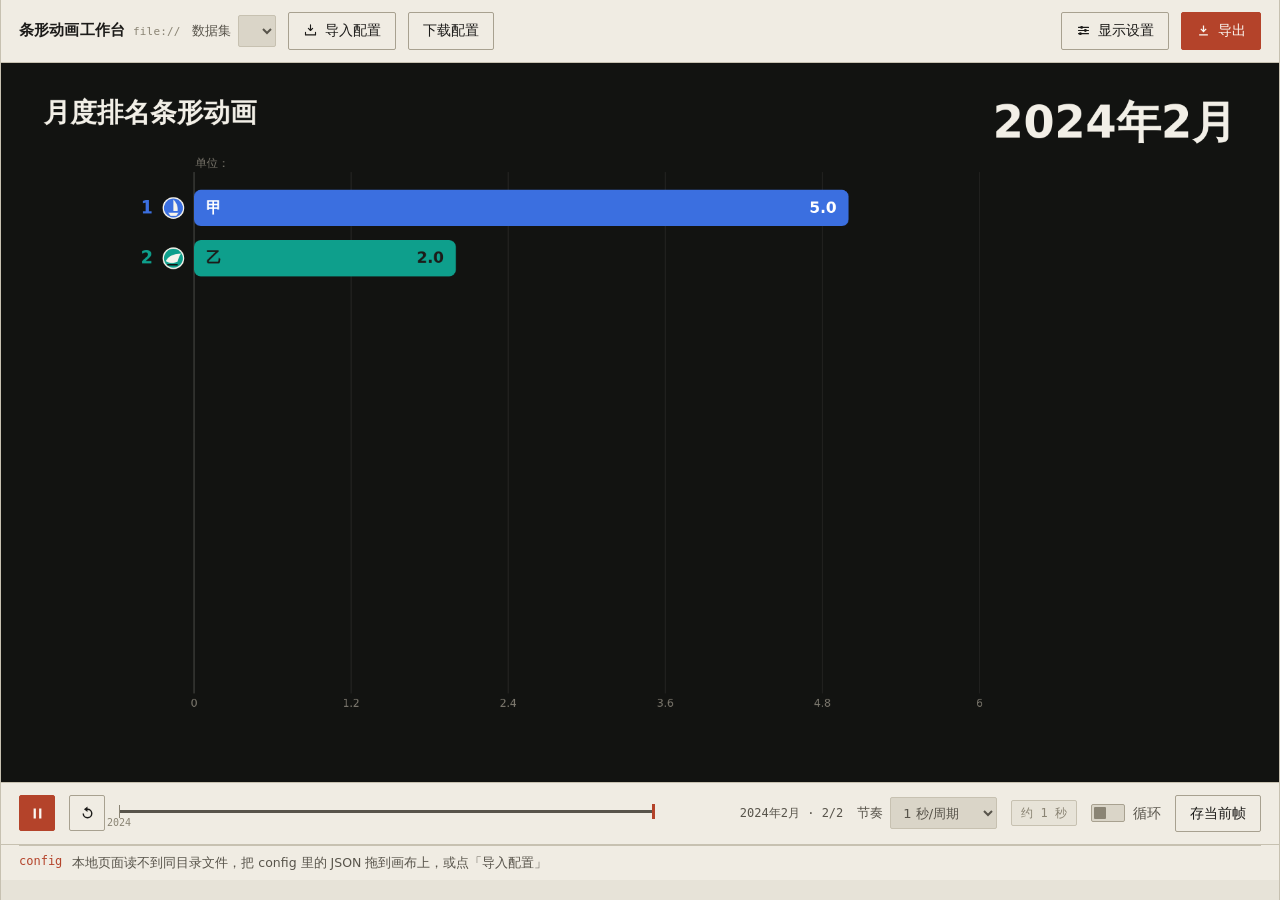
==== index.html @ 0119ed5e "初始提交：条形动画工作台 从单文件 index.html 重制而来。数据和渲染参数全部外置到 config/*.json， 配置文件是唯一真相：页面上的调整即时生效但不落盘，避免"改了 JSON 却没" ====
<!DOCTYPE html>
<html lang="zh-CN" data-chrome="auto">
<head>
<meta charset="UTF-8" />
<meta name="viewport" content="width=device-width, initial-scale=1" />
<title>条形动画工作台 · Bar Race Studio</title>
<link rel="stylesheet" href="./src/styles.css" />
</head>
<body>
<div class="app">

  <header class="bar">
    <div class="brand">
      条形动画工作台
      <em id="buildTag">dev</em>
    </div>

    <label class="field">
      <b>数据集</b>
      <select id="datasetSel" title="切换 config 目录下的数据集"></select>
    </label>
    <button class="btn" id="btnImport" title="从本地选择 JSON 配置">
      <svg viewBox="0 0 24 24" width="15" height="15" aria-hidden="true">
        <path d="M12 3v9m0 0 3.4-3.4M12 12 8.6 8.6M4 15v4h16v-4" fill="none" stroke="currentColor" stroke-width="1.8" stroke-linecap="round" stroke-linejoin="round"/>
      </svg>
      导入配置
    </button>
    <button class="btn" id="btnSave" title="把当前配置写回 config 文件">写回文件</button>

    <div class="spacer"></div>

    <div class="work hidden" id="work">
      <span id="workText">准备中</span>
      <span class="meter"><i id="workMeter"></i></span>
      <button class="btn" id="workCancel">取消</button>
    </div>

    <button class="btn" id="btnSettings">
      <svg viewBox="0 0 24 24" width="15" height="15" aria-hidden="true">
        <g fill="none" stroke="currentColor" stroke-width="1.7" stroke-linecap="round">
          <path d="M4 7h16M4 12h16M4 17h16"/>
        </g>
        <g fill="currentColor">
          <circle cx="9" cy="7" r="2.3"/><circle cx="15" cy="12" r="2.3"/><circle cx="7" cy="17" r="2.3"/>
        </g>
      </svg>
      显示设置
    </button>
    <button class="btn key" id="btnExport">
      <svg viewBox="0 0 24 24" width="15" height="15" aria-hidden="true">
        <path d="M11 4h2v7.2l2.6-2.6 1.4 1.4L12 15l-5-5 1.4-1.4L11 11.2z" fill="currentColor"/>
        <path d="M5 18h14v2H5z" fill="currentColor"/>
      </svg>
      导出
    </button>
  </header>

  <main class="stage" id="stage">
    <canvas id="chart" width="1920" height="1080"></canvas>
    <div class="rec"><i></i><span id="busyKind">REC</span><span id="busyPct">0%</span></div>
  </main>

  <section class="transport">
    <button class="ctl key" id="playBtn" title="播放 / 暂停（空格）" aria-label="播放或暂停">
      <svg id="icPlay" viewBox="0 0 24 24" width="17" height="17"><path d="M8 5v14l11-7z" fill="currentColor"/></svg>
      <svg id="icPause" viewBox="0 0 24 24" width="17" height="17" style="display:none"><path d="M6.5 5h3.2v14H6.5zM14.3 5h3.2v14h-3.2z" fill="currentColor"/></svg>
    </button>
    <button class="ctl" id="restartBtn" title="回到开头" aria-label="回到开头">
      <svg viewBox="0 0 24 24" width="17" height="17"><path d="M12 5V2L7 6l5 4V7a5 5 0 1 1-5 5H5a7 7 0 1 0 7-7z" fill="currentColor"/></svg>
    </button>

    <div class="track" id="timeline" role="slider" aria-label="时间轴" aria-valuemin="0" aria-valuemax="100" aria-valuenow="0" tabindex="0">
      <div class="rail"></div>
      <div class="fill" id="tlFill"></div>
      <div class="ticks" id="tlTicks"></div>
      <div class="head" id="tlHead"></div>
    </div>

    <div class="readout" id="readout">—</div>

    <label class="field"><b>节奏</b><select id="paceSel" title="每个周期停留几秒，决定整体快慢"></select></label>
    <span class="estimate" id="paceEstimate" title="周期数 × 每周期秒数">—</span>
    <label class="toggle"><input type="checkbox" id="loopChk" /><span>循环</span></label>
    <button class="btn" id="btnStill" title="把当前这一帧存成 PNG">存当前帧</button>
  </section>

  <div class="issues" id="issues"></div>
</div>

<div class="scrim" id="scrim"></div>

<aside class="drawer" id="drawer" aria-label="显示设置" aria-hidden="true">
  <header>
    <span>显示设置</span>
    <div class="spacer"></div>
    <button class="btn" id="btnReset" title="只重置显示参数，不动数据">恢复默认</button>
  </header>
  <div class="body">
    <div class="group">
      <h4>时间</h4>
      <div class="grid2">
        <label>粒度<select id="granSel"></select></label>
        <label>起始周期<input type="text" id="startInp" spellcheck="false" /></label>
        <label>数值小数位<input type="number" id="decSel" min="0" max="4" step="1" /></label>
        <label>单位<input type="text" id="unitInp" placeholder="例如 万辆" /></label>
      </div>
    </div>

    <div class="group">
      <h4>播放</h4>
      <div class="grid2">
        <label>显示条数<select id="topNSel"></select></label>
        <label>每周期秒数<input type="number" id="paceInp" min="0.15" max="8" step="0.05" /></label>
      </div>
      <div class="estimate-row">
        <span>预计总时长</span>
        <output id="paceTotal">—</output>
        <em>周期数 × 每周期秒数；数据变长时节奏保持不变</em>
      </div>
    </div>

    <div class="group">
      <h4>排版</h4>
      <div class="grid2">
        <label>字体<select id="fontSel"></select></label>
        <label>字号<select id="fontScaleSel"></select></label>
        <label>名称位置<select id="namePosSel"></select></label>
        <label>排名位置<select id="rankPosSel"></select></label>
        <label>数值位置<select id="valuePosSel"></select></label>
        <label>品牌图标<select id="iconPosSel"></select></label>
        <label>条形形状<select id="barShapeSel"></select></label>
        <label>排序<select id="sortDirSel"></select></label>
        <label>日期切换<select id="dateAnimSel"></select></label>
      </div>
      <div class="switches">
        <label class="toggle"><input type="checkbox" id="gridChk" /><span>显示网格刻度</span></label>
        <label class="toggle"><input type="checkbox" id="valueChk" /><span>显示数值</span></label>
      </div>
    </div>

    <div class="group">
      <h4>颜色</h4>
      <div class="grid2">
        <label>配色方案<select id="paletteSel"></select></label>
        <label>画布背景<div class="swatches" id="bgSwatches"></div></label>
      </div>
    </div>

    <div class="group">
      <h4>画面尺寸</h4>
      <p class="hint">布局数字写在基准坐标系里，预览和导出分辨率各自独立。</p>
      <div class="grid2">
        <label>基准宽<input type="number" id="designWSel" min="320" max="3840" step="10" /></label>
        <label>基准高<input type="number" id="designHSel" min="240" max="2160" step="10" /></label>
        <label>预览宽<input type="number" id="canvasWSel" min="320" max="3840" step="10" /></label>
        <label>预览高<input type="number" id="canvasHSel" min="240" max="2160" step="10" /></label>
      </div>
    </div>

    <div class="group">
      <h4>导出</h4>
      <div class="grid2">
        <label>格式<select id="fmtSel"></select></label>
        <label>帧率<select id="fpsSel"></select></label>
        <label>宽<input type="number" id="exWSel" min="320" max="3840" step="10" /></label>
        <label>高<input type="number" id="exHSel" min="240" max="2160" step="10" /></label>
        <label>码率 Mbps<input type="number" id="brSel" min="1" max="80" step="1" /></label>
      </div>
      <div class="switches">
        <label class="toggle"><input type="checkbox" id="alphaSel" /><span>透明背景（仅序列帧）</span></label>
      </div>
    </div>

    <div class="group">
      <h4>标题</h4>
      <div class="grid2">
        <label>主标题<input type="text" id="titleInp" /></label>
        <label>副标题<input type="text" id="subInp" /></label>
      </div>
    </div>

    <div class="group">
      <h4>大事件</h4>
      <p class="hint">播放到达该周期时在画布右下角弹出，会一起导进成片。</p>
      <div class="ev" id="eventList"></div>
      <div class="ev-add">
        <input type="text" id="evPeriod" spellcheck="false" />
        <input type="text" id="evText" maxlength="80" placeholder="事件描述，例如 新车型上市开始放量" />
        <button class="btn" id="evAdd">添加</button>
      </div>
    </div>

    <div class="group">
      <h4>说明</h4>
      <dl class="doc">
        <div>
          <dt>改数据</dt>
          <dd>编辑 <code>config/</code> 里的 JSON。每个条目一个 <code>{ name, values }</code>，<code>values</code> 按 <code>time.granularity</code> 的周期依次填数；填 <code>null</code> 表示该周期不在场——开头一段是中途加入，结尾一段是退出。<code>color</code>、<code>icon</code> 可省略，省略时自动配色并生成圆牌徽标。</dd>
        </div>
        <div>
          <dt>实时看效果</dt>
          <dd><code>node tools/serve.mjs</code> 开 <code>localhost:5278</code>，存盘即重读并校验，报错列在画布下方。不想开服务器就 <code>node tools/build.mjs</code> 生成 <code>dist/index.html</code>，双击可跑，配置靠「导入配置」或把 JSON 拖到画布上——浏览器不允许本地页面自动读同目录文件。<code>node tools/check.mjs</code> 是无头渲染校验。</dd>
        </div>
        <div>
          <dt>导出</dt>
          <dd>逐帧录制，不受窗口大小影响。<code>PNG 序列帧</code>优先写进你选的文件夹，拿不到时打包 zip 并按分辨率限帧。剪辑软件读不准 webm 时长就转封装：<code>ffmpeg -i 输入.webm -c:v libx264 -pix_fmt yuv420p 输出.mp4</code>。</dd>
        </div>
        <div>
          <dt>快捷键</dt>
          <dd>空格 播放/暂停 · <code>Home</code> 回开头 · <code>←</code> <code>→</code> 单步一个周期 · <code>Esc</code> 关闭面板</dd>
        </div>
        <div>
          <dt>关于落盘</dt>
          <dd>页面上的调整即时生效但不自动保存——配置文件是唯一真相。要留就点「写回文件」或「下载配置」。</dd>
        </div>
      </dl>
    </div>
  </div>
  <footer>
    <button class="btn" id="btnSave2">写回文件</button>
    <button class="btn key" id="btnDone">完成</button>
  </footer>
</aside>

<div class="sheet hidden" id="sheet">
  <div class="box">
    <h3 id="sheetTitle">成片</h3>
    <video id="sheetVideo" controls playsinline></video>
    <div class="end">
      <button class="btn" id="sheetClose">关闭</button>
      <a class="btn key" id="sheetDownload" download>下载</a>
    </div>
  </div>
</div>

<input type="file" id="fileInput" accept=".json,application/json" class="hidden" multiple />
<div id="toast" role="status" aria-live="polite"></div>

<script type="module" src="./src/app.js"></script>
</body>
</html>
---- src/styles.css ----
/* ============================================================
 * ===== 视觉体系 =====
 * ============================================================
 * 取向：印刷统计表 + 仪器面板。页面是「装作品的框」，
 * 画布才是主角，所以 chrome 用暖中性墨色、发丝分隔线、
 * 2px 圆角、无阴影无渐变；强调色只给状态与当前值。
 * ============================================================ */

:root {
  --paper: #E7E3D8;
  --panel: #F0ECE3;
  --sunken: #DAD5C8;
  --ink: #1C1B19;
  --ink-2: #58544B;
  --ink-3: #8A8474;
  --rule: #C7C1B1;
  --rule-2: #A8A190;
  --accent: #B4432A;
  --accent-soft: #F0DDD5;
  --ok: #3F6B57;
  --radius: 2px;
  --radius-lg: 3px;
  --gap: 14px;
  --sans: "PingFang SC", "HarmonyOS Sans SC", "Microsoft YaHei", "Noto Sans SC", system-ui, sans-serif;
  --mono: ui-monospace, "Cascadia Mono", "SF Mono", "Menlo", monospace;
}

@media (prefers-color-scheme: dark) {
  :root[data-chrome="auto"] {
    --paper: #1A1917;
    --panel: #212020;
    --sunken: #2B2A27;
    --ink: #EDEAE1;
    --ink-2: #A6A093;
    --ink-3: #77726A;
    --rule: #3A3835;
    --rule-2: #4C4A45;
    --accent: #D4603F;
    --accent-soft: #3A2A24;
    --ok: #7BA88F;
  }
}

* { box-sizing: border-box }
html, body { margin: 0; height: 100% }

body {
  background: var(--paper);
  color: var(--ink);
  font: 14px/1.55 var(--sans);
  -webkit-font-smoothing: antialiased;
}

button, select, input, textarea { font: inherit; color: inherit }

/* ---------- 骨架 ---------- */
.app {
  min-height: 100%;
  display: flex;
  flex-direction: column;
  max-width: 1320px;
  margin: 0 auto;
  border-left: 1px solid var(--rule);
  border-right: 1px solid var(--rule);
}

.bar {
  display: flex;
  align-items: center;
  gap: 12px;
  padding: 12px 18px;
  border-bottom: 1px solid var(--rule);
  background: var(--panel);
  flex-wrap: wrap;
}

.brand {
  display: flex;
  align-items: baseline;
  gap: 8px;
  font-weight: 700;
  font-size: 15px;
  letter-spacing: .01em;
}
.brand em {
  font: 400 11px/1 var(--mono);
  color: var(--ink-3);
  font-style: normal;
}

.spacer { flex: 1 1 auto }

.field {
  display: flex;
  align-items: center;
  gap: 7px;
  color: var(--ink-2);
  font-size: 13px;
}
.field > b { font-weight: 500 }

select, input[type="number"], input[type="text"], input[type="month"] {
  background: var(--sunken);
  border: 1px solid var(--rule);
  border-radius: var(--radius);
  padding: 6px 8px;
  min-height: 32px;
  outline: none;
}
select:hover, input:hover { border-color: var(--rule-2) }
select:focus-visible, input:focus-visible, button:focus-visible, textarea:focus-visible {
  outline: 2px solid var(--accent);
  outline-offset: 1px;
}

.btn {
  display: inline-flex;
  align-items: center;
  gap: 7px;
  padding: 7px 14px;
  min-height: 32px;
  border: 1px solid var(--rule-2);
  border-radius: var(--radius);
  background: var(--panel);
  cursor: pointer;
}
.btn:hover { background: var(--sunken) }
.btn:active { transform: translateY(1px) }
.btn.key {
  background: var(--accent);
  border-color: var(--accent);
  color: #FBF8F2;
}
.btn.key:hover { filter: brightness(1.08) }
.btn:disabled { opacity: .45; cursor: not-allowed; transform: none }
.btn svg { flex: none }

.toggle {
  display: inline-flex;
  align-items: center;
  gap: 8px;
  cursor: pointer;
  user-select: none;
  color: var(--ink-2);
  min-height: 32px;
}

/* 布尔开关：仪表拨杆。方形带 2px 圆角、发丝边框、方块滑块，
   不用胶囊形和大圆点——那套是移动端默认审美，和这里的语言不一致。 */
.toggle input[type="checkbox"] {
  appearance: none;
  -webkit-appearance: none;
  position: relative;
  flex: none;
  width: 34px;
  height: 18px;
  margin: 0;
  border: 1px solid var(--rule-2);
  border-radius: var(--radius);
  background: var(--sunken);
  cursor: pointer;
  transition: background .14s, border-color .14s;
}
.toggle input[type="checkbox"]::before {
  content: "";
  position: absolute;
  top: 2px;
  left: 2px;
  width: 12px;
  height: 12px;
  border-radius: 1px;
  background: var(--ink-3);
  transition: transform .14s ease-out, background .14s;
}
.toggle:hover input[type="checkbox"]:not(:checked) { border-color: var(--ink-3) }
.toggle input[type="checkbox"]:checked {
  background: var(--accent);
  border-color: var(--accent);
}
.toggle input[type="checkbox"]:checked::before {
  transform: translateX(18px);
  background: #FBF8F2;
}
.switches {
  display: flex;
  flex-wrap: wrap;
  gap: 8px 22px;
  margin-top: 12px;
  padding-top: 12px;
  border-top: 1px solid var(--rule);
}

/* ---------- 舞台 ---------- */
.stage {
  position: relative;
  background: var(--sunken);
  border-bottom: 1px solid var(--rule);
}
canvas {
  display: block;
  width: 100%;
  height: auto;
  border-radius: 0;
}

.rec {
  position: absolute;
  top: 12px;
  left: 12px;
  display: none;
  align-items: center;
  gap: 8px;
  padding: 5px 11px;
  border: 1px solid var(--accent);
  border-radius: var(--radius);
  background: var(--panel);
  color: var(--accent);
  font: 500 12px/1 var(--mono);
  font-variant-numeric: tabular-nums;
}
body[data-busy] .rec { display: flex }
.rec i {
  width: 7px;
  height: 7px;
  background: var(--accent);
  animation: beat 1.1s steps(2, jump-none) infinite;
}
@keyframes beat { 0%, 100% { opacity: 1 } 50% { opacity: .18 } }

/* ---------- 走带条 ---------- */
.transport {
  display: flex;
  align-items: center;
  gap: var(--gap);
  padding: 12px 18px;
  border-bottom: 1px solid var(--rule);
  background: var(--panel);
  flex-wrap: wrap;
}

.ctl {
  flex: none;
  width: 36px;
  height: 36px;
  display: grid;
  place-items: center;
  border: 1px solid var(--rule-2);
  border-radius: var(--radius);
  background: var(--panel);
  cursor: pointer;
}
.ctl:hover { background: var(--sunken) }
.ctl:active { transform: translateY(1px) }
.ctl.key { background: var(--accent); border-color: var(--accent); color: #FBF8F2 }

.track {
  flex: 1 1 220px;
  position: relative;
  height: 34px;
  cursor: pointer;
  touch-action: none;
  min-width: 180px;
}
.track .rail { position: absolute; left: 0; right: 0; top: 14px; height: 3px; background: var(--sunken); border: 1px solid var(--rule) }
.track .fill { position: absolute; left: 0; top: 14px; height: 3px; background: var(--ink-2); width: 0 }
.track .head {
  position: absolute;
  top: 8px;
  left: 0;
  width: 3px;
  height: 15px;
  margin-left: -1.5px;
  background: var(--accent);
}
.track .ticks i { position: absolute; top: 11px; width: 1px; height: 9px; background: var(--rule-2) }
.track .ticks i.major { height: 13px; top: 9px; background: var(--ink-3) }
.track .ticks span {
  position: absolute;
  top: 22px;
  transform: translateX(-50%);
  font: 400 10px/1 var(--mono);
  color: var(--ink-3);
}

.readout {
  flex: none;
  min-width: 176px;
  text-align: right;
  font: 400 12px/1.4 var(--mono);
  font-variant-numeric: tabular-nums;
  color: var(--ink-2);
}

.estimate {
  flex: none;
  padding: 6px 9px;
  border: 1px solid var(--rule);
  border-radius: var(--radius);
  background: var(--paper);
  font: 400 12px/1 var(--mono);
  font-variant-numeric: tabular-nums;
  color: var(--ink-3);
}

.estimate-row {
  display: flex;
  align-items: baseline;
  gap: 10px;
  margin-top: 12px;
  padding-top: 10px;
  border-top: 1px solid var(--rule);
  font-size: 12px;
  color: var(--ink-3);
}
.estimate-row output {
  font: 500 13px/1 var(--mono);
  font-variant-numeric: tabular-nums;
  color: var(--ink);
  white-space: nowrap;
}
.estimate-row em {
  flex: 1;
  min-width: 0;
  font-style: normal;
  font-size: 11.5px;
  line-height: 1.5;
}

/* ---------- 校验信息 ---------- */
.issues { padding: 0 18px; background: var(--panel) }
.issues:empty { display: none }
.issue {
  display: flex;
  gap: 10px;
  padding: 7px 0;
  border-top: 1px solid var(--rule);
  font-size: 12.5px;
}
.issue code {
  font: 400 12px/1.4 var(--mono);
  color: var(--accent);
  flex: none;
  max-width: 46%;
  overflow-wrap: anywhere;
}
.issue span { color: var(--ink-2) }
.issue.warn code { color: #8A6D1F }

/* ---------- 抽屉 ---------- */
.scrim {
  position: fixed;
  inset: 0;
  background: rgba(28, 27, 25, .34);
  opacity: 0;
  pointer-events: none;
  transition: opacity .16s;
  z-index: 40;
}
body[data-drawer] .scrim { opacity: 1; pointer-events: auto }

.drawer {
  position: fixed;
  top: 0;
  right: 0;
  bottom: 0;
  width: min(468px, 94vw);
  background: var(--panel);
  border-left: 1px solid var(--rule-2);
  transform: translateX(101%);
  transition: transform .18s ease-out;
  z-index: 41;
  display: flex;
  flex-direction: column;
}
body[data-drawer] .drawer { transform: none }

.drawer header {
  display: flex;
  align-items: center;
  gap: 10px;
  padding: 14px 18px;
  border-bottom: 1px solid var(--rule);
  font-weight: 700;
}
.drawer .body { overflow: auto; padding: 4px 18px 18px; flex: 1 }
.drawer footer {
  display: flex;
  gap: 8px;
  justify-content: flex-end;
  padding: 12px 18px;
  border-top: 1px solid var(--rule);
}

.group { padding-top: 18px }
.group > h4 {
  display: flex;
  align-items: center;
  gap: 10px;
  margin: 0 0 12px;
  font-size: 12px;
  font-weight: 700;
  color: var(--ink-3);
}
/* 分组标题拖一条发丝线，代替又一个盒子 */
.group > h4::after {
  content: "";
  flex: 1;
  height: 1px;
  background: var(--rule);
}
.grid2 { display: grid; grid-template-columns: 1fr 1fr; gap: 12px 14px }
.grid2 label {
  position: relative;
  display: flex;
  flex-direction: column;
  gap: 6px;
  font-size: 12px;
  color: var(--ink-2);
}
.grid2 select, .grid2 input { width: 100%; min-height: 34px }

/* 自绘下拉箭头。用伪元素而不是背景图：背景图里的颜色跟着不了明暗切换 */
@supports selector(:has(*)) {
  .drawer select {
    appearance: none;
    -webkit-appearance: none;
    padding-right: 28px;
  }
  .drawer label:has(select)::after {
    content: "";
    position: absolute;
    right: 12px;
    bottom: 15px;
    width: 5px;
    height: 5px;
    border-right: 1.5px solid var(--ink-3);
    border-bottom: 1.5px solid var(--ink-3);
    transform: rotate(45deg);
    pointer-events: none;
  }
}

.swatches { display: flex; gap: 6px; align-items: center; flex-wrap: wrap }
.swatch {
  position: relative;
  width: 24px;
  height: 24px;
  padding: 0;
  border: 1px solid var(--rule-2);
  border-radius: var(--radius);
  cursor: pointer;
}
.swatch:hover { border-color: var(--ink-3) }
.swatch[aria-pressed="true"] { border-color: var(--ink) }
.swatch[aria-pressed="true"]::after {
  content: "";
  position: absolute;
  left: 6px;
  top: 8px;
  width: 10px;
  height: 5px;
  border-left: 2px solid var(--chk);
  border-bottom: 2px solid var(--chk);
  transform: rotate(-45deg);
}
.swatch[data-ink="light"] { --chk: #F7F4EC }
.swatch[data-ink="dark"] { --chk: #1C1B19 }
input[type="color"] { width: 30px; height: 24px; padding: 1px; border: 1px solid var(--rule); border-radius: var(--radius); background: var(--sunken); cursor: pointer }

.hint { font-size: 12px; color: var(--ink-3); margin: 0 0 8px }

/* ---------- 事件表 ---------- */
.ev { display: flex; flex-direction: column; margin-bottom: 8px }
.ev .none { color: var(--ink-3); font-size: 12.5px; padding: 7px 0; border-bottom: 1px solid var(--rule) }
/* 事件用发丝线分行，不再一行套一个盒子 */
.ev-row {
  display: flex;
  align-items: baseline;
  gap: 10px;
  padding: 7px 2px;
  border-bottom: 1px solid var(--rule);
  font-size: 12.5px;
}
.ev-row:hover { background: var(--sunken) }
.ev-row time { flex: none; font: 400 12px/1.4 var(--mono); color: var(--accent) }
.ev-row p { flex: 1; margin: 0; overflow: hidden; text-overflow: ellipsis; white-space: nowrap }
.ev-row button {
  flex: none;
  border: 0;
  background: none;
  color: var(--ink-3);
  cursor: pointer;
  padding: 2px 5px;
  border-radius: var(--radius);
  font-size: 12px;
}
.ev-row button:hover { color: var(--accent); background: var(--accent-soft) }
.ev-add { display: flex; gap: 6px; margin-top: 7px }
.ev-add input[type="month"] { flex: none; width: 152px; color-scheme: light }
.ev-add input[type="text"] { flex: 1; min-width: 0 }

/* ---------- 成片面板 ---------- */
.sheet {
  position: fixed;
  inset: 0;
  display: grid;
  place-items: center;
  background: rgba(28, 27, 25, .44);
  z-index: 50;
  padding: 18px;
}
.sheet .box {
  background: var(--panel);
  border: 1px solid var(--rule-2);
  border-radius: var(--radius-lg);
  padding: 16px;
  width: min(760px, 94vw);
}
.sheet h3 { margin: 0 0 12px; font-size: 15px }
.sheet video { width: 100%; background: #000; border-radius: var(--radius); max-height: 50vh }
.sheet .end { display: flex; gap: 8px; justify-content: flex-end; margin-top: 12px }

/* ---------- 进度 ---------- */
.work {
  display: flex;
  align-items: center;
  gap: 10px;
  font: 400 12px/1 var(--mono);
  color: var(--ink-2);
}
.work .meter { width: 132px; height: 3px; background: var(--sunken); border: 1px solid var(--rule) }
.work .meter i { display: block; height: 100%; background: var(--accent); width: 0 }

/* ---------- 抽屉里的说明 ---------- */
.doc { margin: 0; font-size: 12px }
.doc > div + div { margin-top: 11px }
.doc dt { font-weight: 700; color: var(--ink); margin-bottom: 2px }
.doc dd { margin: 0; line-height: 1.75; color: var(--ink-2) }
.doc code {
  font: 400 11.5px/1.5 var(--mono);
  background: var(--sunken);
  border: 1px solid var(--rule);
  padding: 0 4px;
  border-radius: var(--radius);
}

#toast {
  position: fixed;
  left: 50%;
  bottom: 22px;
  transform: translate(-50%, 10px);
  background: var(--ink);
  color: var(--panel);
  padding: 8px 15px;
  border-radius: var(--radius);
  font-size: 13px;
  opacity: 0;
  transition: opacity .16s, transform .16s;
  pointer-events: none;
  z-index: 90;
  max-width: 86vw;
}
#toast.show { opacity: 1; transform: translate(-50%, 0) }

/* 导出时锁住走带与画布交互；顶栏保持可用，否则取消按钮点不到 */
body[data-busy] .transport { opacity: .45; pointer-events: none }
body[data-busy] .stage { cursor: progress }

.drop { outline: 2px dashed var(--accent); outline-offset: -3px }

.hidden { display: none !important }

@media (max-width: 640px) {
  .readout { display: none }
  .grid2 { grid-template-columns: 1fr }
  .transport { gap: 10px }
  .app { border-left: 0; border-right: 0 }
}

@media (prefers-reduced-motion: reduce) {
  .rec i { animation: none }
  .drawer, .scrim, #toast { transition: none }
}
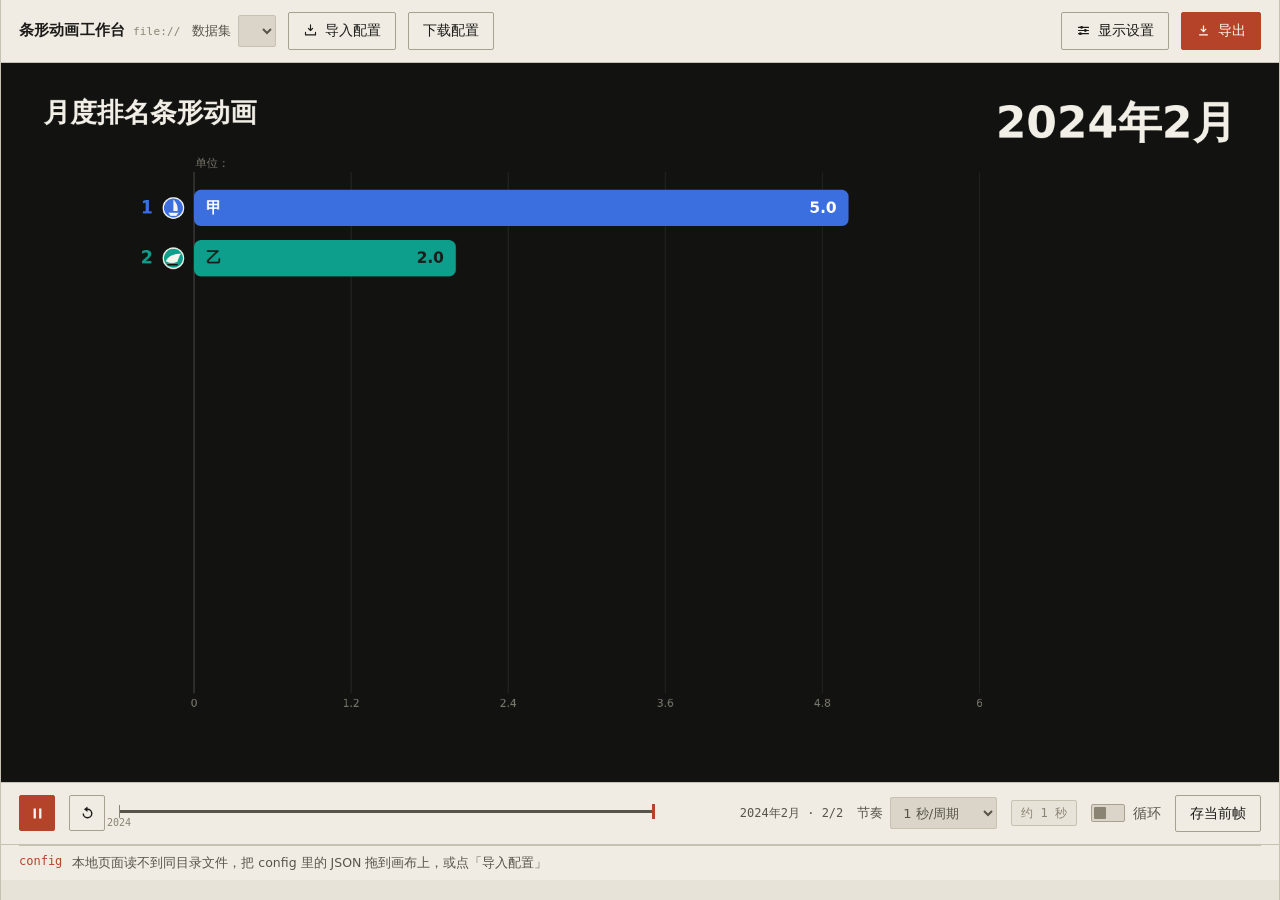
==== commit 5d661c4e: "画布背景改成带色块的下拉，并修好箭头错位 色板一行 7 个方块在窄栏里换行，把同列的「配色方案」标签一起拉伸； 下拉箭头是按标签底边定位的，于是掉到了框外面。  - 色板换成 listbox：每行「色" ====
--- a/index.html
+++ b/index.html
@@ -142,7 +142,18 @@
       <h4>颜色</h4>
       <div class="grid2">
         <label>配色方案<select id="paletteSel"></select></label>
-        <label>画布背景<div class="swatches" id="bgSwatches"></div></label>
+        <div class="combo" id="bgCombo">
+          <span>画布背景</span>
+          <button type="button" class="combo-btn" id="bgBtn" aria-haspopup="listbox" aria-expanded="false">
+            <span class="chip" id="bgChip"></span>
+            <span id="bgText">—</span>
+            <svg class="caret" viewBox="0 0 12 12" width="10" height="10" aria-hidden="true">
+              <path d="M2.5 4.5 6 8l3.5-3.5" fill="none" stroke="currentColor" stroke-width="1.6" stroke-linecap="round"/>
+            </svg>
+          </button>
+          <div class="combo-list" id="bgList" role="listbox" aria-label="画布背景" hidden></div>
+          <input type="color" id="bgCustom" class="combo-picker" aria-label="自定义背景色" />
+        </div>
       </div>
     </div>
 
--- a/src/styles.css
+++ b/src/styles.css
@@ -408,7 +408,9 @@
   height: 1px;
   background: var(--rule);
 }
-.grid2 { display: grid; grid-template-columns: 1fr 1fr; gap: 12px 14px }
+/* align-items:start：每个标签只占自身高度。默认的 stretch 会让同列里更高的
+   控件把本标签拉伸，而箭头是按标签底边定位的，一拉伸就掉到框外面。 */
+.grid2 { display: grid; grid-template-columns: 1fr 1fr; gap: 12px 14px; align-items: start }
 .grid2 label {
   position: relative;
   display: flex;
@@ -440,32 +442,83 @@
   }
 }
 
-.swatches { display: flex; gap: 6px; align-items: center; flex-wrap: wrap }
-.swatch {
+/* 画布背景下拉：每行「色块 + 名称 + 十六进制」 */
+.combo {
   position: relative;
-  width: 24px;
-  height: 24px;
+  display: flex;
+  flex-direction: column;
+  gap: 6px;
+  font-size: 12px;
+  color: var(--ink-2);
+}
+.combo-btn {
+  display: flex;
+  align-items: center;
+  gap: 8px;
+  width: 100%;
+  min-height: 34px;
+  padding: 6px 9px;
+  background: var(--sunken);
+  border: 1px solid var(--rule);
+  border-radius: var(--radius);
+  cursor: pointer;
+  color: var(--ink);
+}
+.combo-btn:hover { border-color: var(--rule-2) }
+.combo-btn .caret { margin-left: auto; color: var(--ink-3) }
+.chip {
+  flex: none;
+  width: 14px;
+  height: 14px;
+  border: 1px solid var(--rule-2);
+  border-radius: 1px;
+  background: transparent;
+}
+.combo-list {
+  position: absolute;
+  z-index: 6;
+  left: 0;
+  right: 0;
+  top: calc(100% + 4px);
+  display: flex;
+  flex-direction: column;
+  max-height: 232px;
+  overflow: auto;
+  padding: 3px;
+  background: var(--panel);
+  border: 1px solid var(--rule-2);
+  border-radius: var(--radius);
+}
+/* display:flex 会盖掉 hidden 属性，必须显式收回 */
+.combo-list[hidden] { display: none }
+.combo-row {
+  display: flex;
+  align-items: center;
+  gap: 8px;
+  padding: 5px 7px;
+  border-radius: 1px;
+  cursor: pointer;
+  font-size: 12.5px;
+  color: var(--ink);
+}
+.combo-row:hover, .combo-row.active { background: var(--sunken) }
+.combo-row[aria-selected="true"] { background: var(--accent-soft) }
+.combo-row[aria-selected="true"] .chip { border-color: var(--accent) }
+.combo-hex {
+  margin-left: auto;
+  font: 400 11px/1 var(--mono);
+  color: var(--ink-3);
+}
+/* 原生取色器只要能被程序点开，不参与布局 */
+.combo-picker {
+  position: absolute;
+  width: 1px;
+  height: 1px;
   padding: 0;
-  border: 1px solid var(--rule-2);
-  border-radius: var(--radius);
-  cursor: pointer;
-}
-.swatch:hover { border-color: var(--ink-3) }
-.swatch[aria-pressed="true"] { border-color: var(--ink) }
-.swatch[aria-pressed="true"]::after {
-  content: "";
-  position: absolute;
-  left: 6px;
-  top: 8px;
-  width: 10px;
-  height: 5px;
-  border-left: 2px solid var(--chk);
-  border-bottom: 2px solid var(--chk);
-  transform: rotate(-45deg);
-}
-.swatch[data-ink="light"] { --chk: #F7F4EC }
-.swatch[data-ink="dark"] { --chk: #1C1B19 }
-input[type="color"] { width: 30px; height: 24px; padding: 1px; border: 1px solid var(--rule); border-radius: var(--radius); background: var(--sunken); cursor: pointer }
+  border: 0;
+  opacity: 0;
+  pointer-events: none;
+}
 
 .hint { font-size: 12px; color: var(--ink-3); margin: 0 0 8px }
 
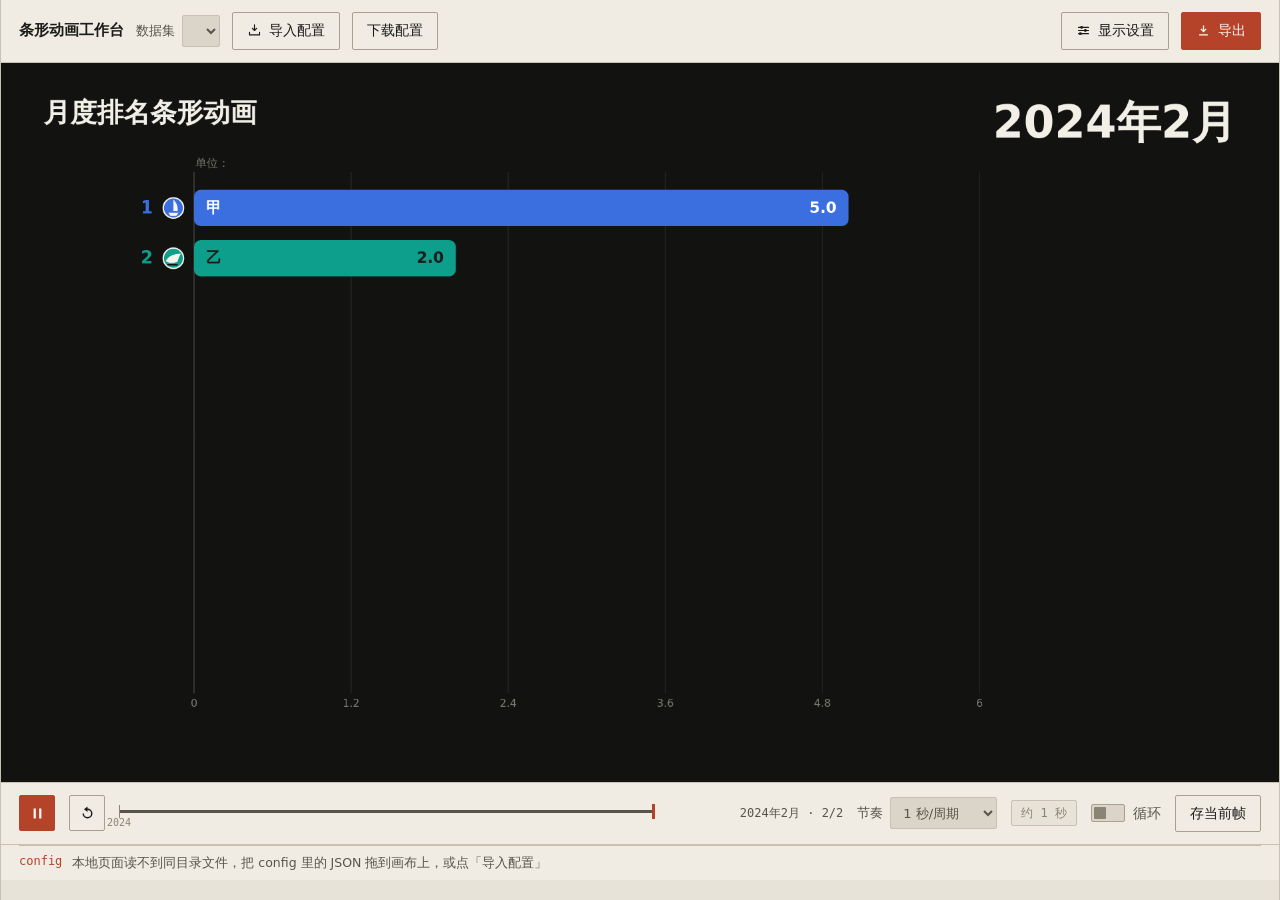
==== commit 050f2969: "设置抽屉左下加仓库入口，去掉左上角的环境标签 Pages 上显示"单文件版"名不副实：那是托管网站而不是本地双击的文件。 环境本身没有消失——它已经体现在「写回文件 / 下载配置」这个按钮上， 那才是" ====
--- a/index.html
+++ b/index.html
@@ -10,10 +10,7 @@
 <div class="app">
 
   <header class="bar">
-    <div class="brand">
-      条形动画工作台
-      <em id="buildTag">dev</em>
-    </div>
+    <div class="brand">条形动画工作台</div>
 
     <label class="field">
       <b>数据集</b>
@@ -228,6 +225,13 @@
     </div>
   </div>
   <footer>
+    <a class="repo-link" href="https://github.com/Lithum-12/bar-race-studio" target="_blank" rel="noopener noreferrer" title="打开 GitHub 仓库">
+      <svg viewBox="0 0 24 24" width="17" height="17" aria-hidden="true">
+        <path fill="currentColor" d="M12 .297c-6.63 0-12 5.373-12 12 0 5.303 3.438 9.8 8.205 11.385.6.113.82-.258.82-.577 0-.285-.01-1.04-.015-2.04-3.338.724-4.042-1.61-4.042-1.61C4.422 18.07 3.633 17.7 3.633 17.7c-1.087-.744.084-.729.084-.729 1.205.084 1.838 1.236 1.838 1.236 1.07 1.835 2.809 1.305 3.495.998.108-.776.417-1.305.76-1.605-2.665-.3-5.466-1.332-5.466-5.93 0-1.31.465-2.38 1.235-3.22-.135-.303-.54-1.523.105-3.176 0 0 1.005-.322 3.3 1.23.96-.267 1.98-.399 3-.405 1.02.006 2.04.138 3 .405 2.28-1.552 3.285-1.23 3.285-1.23.645 1.653.24 2.873.12 3.176.765.84 1.23 1.91 1.23 3.22 0 4.61-2.805 5.625-5.475 5.92.42.36.81 1.096.81 2.22 0 1.606-.015 2.896-.015 3.286 0 .315.21.69.825.57C20.565 22.092 24 17.592 24 12.297c0-6.627-5.373-12-12-12"/>
+      </svg>
+      <span>GitHub</span>
+    </a>
+    <div class="spacer"></div>
     <button class="btn" id="btnSave2">写回文件</button>
     <button class="btn key" id="btnDone">完成</button>
   </footer>
--- a/src/styles.css
+++ b/src/styles.css
@@ -74,19 +74,7 @@
   flex-wrap: wrap;
 }
 
-.brand {
-  display: flex;
-  align-items: baseline;
-  gap: 8px;
-  font-weight: 700;
-  font-size: 15px;
-  letter-spacing: .01em;
-}
-.brand em {
-  font: 400 11px/1 var(--mono);
-  color: var(--ink-3);
-  font-style: normal;
-}
+.brand { font-weight: 700; font-size: 15px }
 
 .spacer { flex: 1 1 auto }
 
@@ -385,11 +373,23 @@
 .drawer .body { overflow: auto; padding: 4px 18px 18px; flex: 1 }
 .drawer footer {
   display: flex;
+  align-items: center;
   gap: 8px;
-  justify-content: flex-end;
   padding: 12px 18px;
   border-top: 1px solid var(--rule);
 }
+.repo-link {
+  display: inline-flex;
+  align-items: center;
+  gap: 6px;
+  margin-left: -8px;
+  padding: 6px 8px;
+  border-radius: var(--radius);
+  color: var(--ink-3);
+  font-size: 12.5px;
+  text-decoration: none;
+}
+.repo-link:hover { color: var(--ink); background: var(--sunken) }
 
 .group { padding-top: 18px }
 .group > h4 {
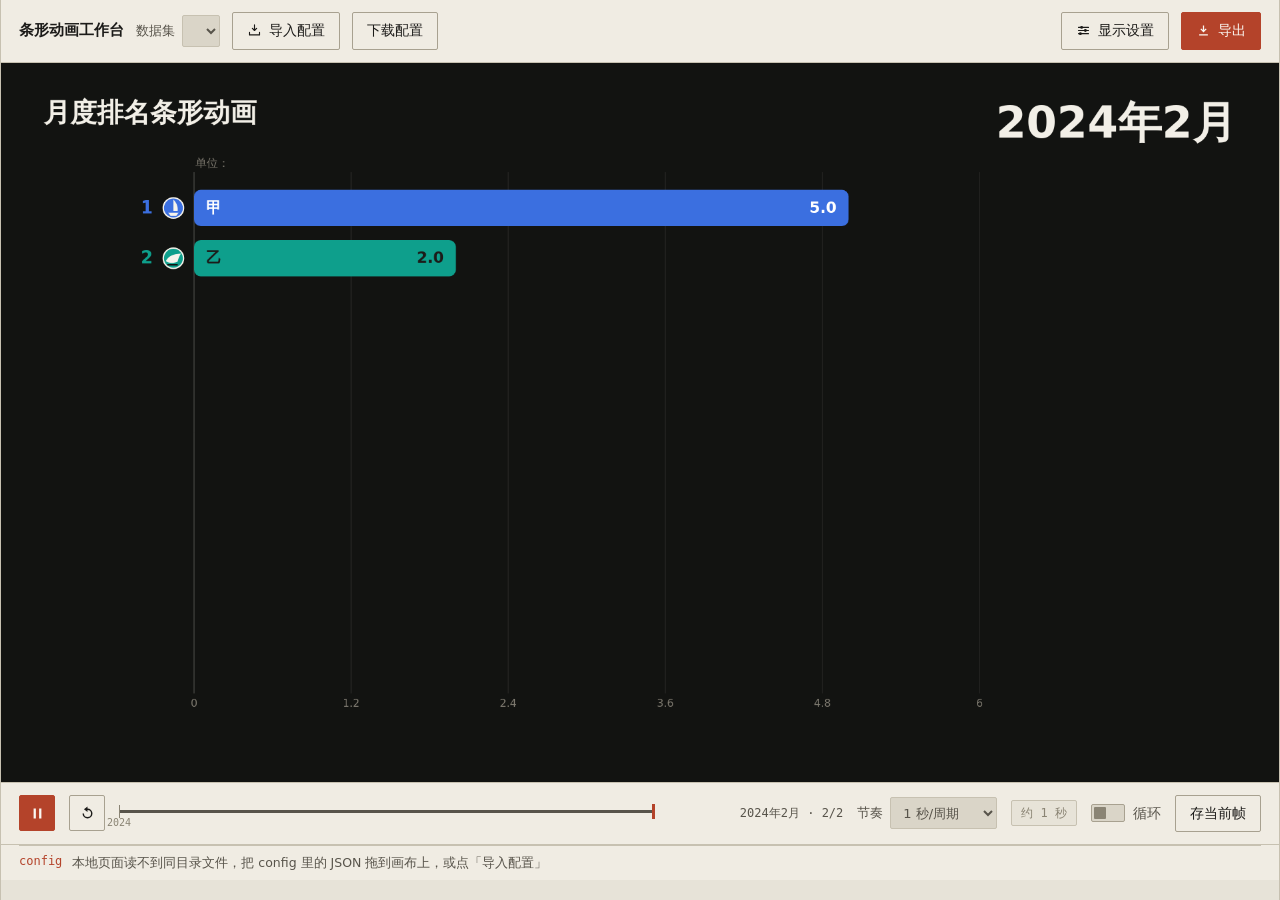
==== commit adfac9e0: "仓库图标换成方框 旁边已经有 GitHub 文字承担识别作用，图标不需要再画整个 mark。" ====
--- a/index.html
+++ b/index.html
@@ -226,8 +226,8 @@
   </div>
   <footer>
     <a class="repo-link" href="https://github.com/Lithum-12/bar-race-studio" target="_blank" rel="noopener noreferrer" title="打开 GitHub 仓库">
-      <svg viewBox="0 0 24 24" width="17" height="17" aria-hidden="true">
-        <path fill="currentColor" d="M12 .297c-6.63 0-12 5.373-12 12 0 5.303 3.438 9.8 8.205 11.385.6.113.82-.258.82-.577 0-.285-.01-1.04-.015-2.04-3.338.724-4.042-1.61-4.042-1.61C4.422 18.07 3.633 17.7 3.633 17.7c-1.087-.744.084-.729.084-.729 1.205.084 1.838 1.236 1.838 1.236 1.07 1.835 2.809 1.305 3.495.998.108-.776.417-1.305.76-1.605-2.665-.3-5.466-1.332-5.466-5.93 0-1.31.465-2.38 1.235-3.22-.135-.303-.54-1.523.105-3.176 0 0 1.005-.322 3.3 1.23.96-.267 1.98-.399 3-.405 1.02.006 2.04.138 3 .405 2.28-1.552 3.285-1.23 3.285-1.23.645 1.653.24 2.873.12 3.176.765.84 1.23 1.91 1.23 3.22 0 4.61-2.805 5.625-5.475 5.92.42.36.81 1.096.81 2.22 0 1.606-.015 2.896-.015 3.286 0 .315.21.69.825.57C20.565 22.092 24 17.592 24 12.297c0-6.627-5.373-12-12-12"/>
+      <svg viewBox="0 0 24 24" width="15" height="15" aria-hidden="true">
+        <rect x="2.5" y="2.5" width="19" height="19" rx="2.5" fill="none" stroke="currentColor" stroke-width="1.8"/>
       </svg>
       <span>GitHub</span>
     </a>
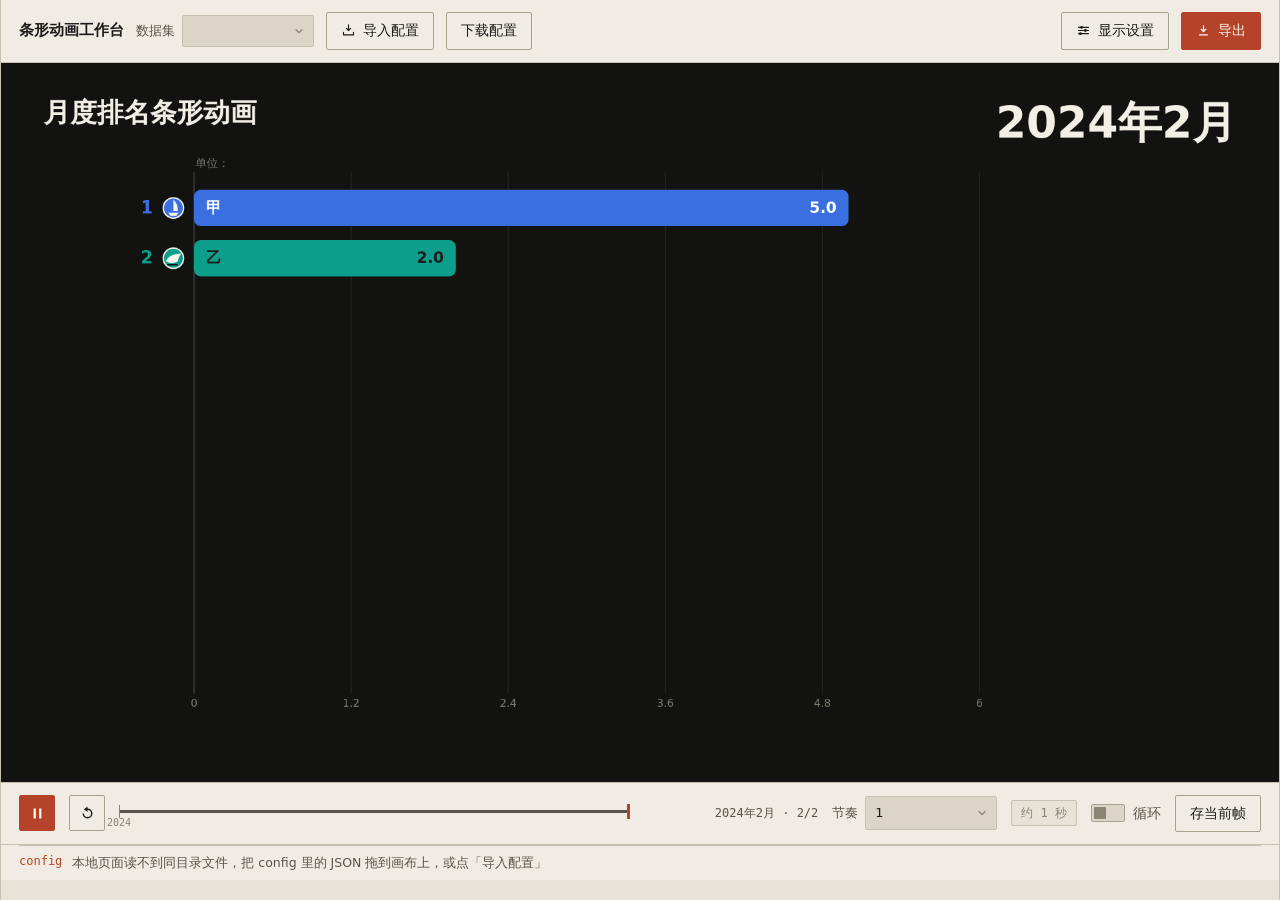
==== commit 56b955e5: "下拉统一成自定义 listbox，导入改成左侧抽屉 原生 select 的弹出层画不出色样，三态也没法统一，所以自己做一套。 组件对外仍走 host.value + change 事件，app.js " ====
--- a/index.html
+++ b/index.html
@@ -12,11 +12,11 @@
   <header class="bar">
     <div class="brand">条形动画工作台</div>
 
-    <label class="field">
-      <b>数据集</b>
-      <select id="datasetSel" title="切换 config 目录下的数据集"></select>
-    </label>
-    <button class="btn" id="btnImport" title="从本地选择 JSON 配置">
+    <div class="fld inline">
+      <span class="lab">数据集</span>
+      <div class="sel" id="datasetSel"></div>
+    </div>
+    <button class="btn" id="btnImport" title="打开导入面板">
       <svg viewBox="0 0 24 24" width="15" height="15" aria-hidden="true">
         <path d="M12 3v9m0 0 3.4-3.4M12 12 8.6 8.6M4 15v4h16v-4" fill="none" stroke="currentColor" stroke-width="1.8" stroke-linecap="round" stroke-linejoin="round"/>
       </svg>
@@ -75,7 +75,10 @@
 
     <div class="readout" id="readout">—</div>
 
-    <label class="field"><b>节奏</b><select id="paceSel" title="每个周期停留几秒，决定整体快慢"></select></label>
+    <div class="fld inline">
+      <span class="lab">节奏</span>
+      <div class="sel" id="paceSel"></div>
+    </div>
     <span class="estimate" id="paceEstimate" title="周期数 × 每周期秒数">—</span>
     <label class="toggle"><input type="checkbox" id="loopChk" /><span>循环</span></label>
     <button class="btn" id="btnStill" title="把当前这一帧存成 PNG">存当前帧</button>
@@ -86,7 +89,39 @@
 
 <div class="scrim" id="scrim"></div>
 
-<aside class="drawer" id="drawer" aria-label="显示设置" aria-hidden="true">
+<aside class="drawer left" id="importDrawer" aria-label="导入配置" aria-hidden="true">
+  <header>
+    <span>导入配置</span>
+    <div class="spacer"></div>
+    <button class="btn" id="btnPick">选择文件</button>
+  </header>
+  <div class="body">
+    <div class="drop" id="dropzone" tabindex="0" role="button" aria-label="把 JSON 配置文件拖到这里，或按回车选择文件">
+      <svg viewBox="0 0 24 24" width="22" height="22" aria-hidden="true">
+        <path d="M12 16V4m0 0L7.6 8.4M12 4l4.4 4.4" fill="none" stroke="currentColor" stroke-width="1.7" stroke-linecap="round" stroke-linejoin="round"/>
+        <path d="M4 15v4h16v-4" fill="none" stroke="currentColor" stroke-width="1.7" stroke-linecap="round"/>
+      </svg>
+      <p class="dz-main">把 <code>*.json</code> 拖到这里</p>
+      <p class="dz-sub">也可以按回车，或点上面的「选择文件」。一次能拖多个，它们会出现在下面「本次会话导入」里。</p>
+    </div>
+
+    <div class="group">
+      <h4>本次会话导入</h4>
+      <div class="rows" id="sessionList"></div>
+    </div>
+
+    <div class="group">
+      <h4>config 目录</h4>
+      <div class="rows" id="dirList"></div>
+    </div>
+  </div>
+  <footer>
+    <div class="spacer"></div>
+    <button class="btn key" id="btnImportClose">关闭</button>
+  </footer>
+</aside>
+
+<aside class="drawer right" id="drawer" aria-label="显示设置" aria-hidden="true">
   <header>
     <span>显示设置</span>
     <div class="spacer"></div>
@@ -96,7 +131,7 @@
     <div class="group">
       <h4>时间</h4>
       <div class="grid2">
-        <label>粒度<select id="granSel"></select></label>
+        <div class="fld"><span class="lab">粒度</span><div class="sel" id="granSel"></div></div>
         <label>起始周期<input type="text" id="startInp" spellcheck="false" /></label>
         <label>数值小数位<input type="number" id="decSel" min="0" max="4" step="1" /></label>
         <label>单位<input type="text" id="unitInp" placeholder="例如 万辆" /></label>
@@ -106,7 +141,7 @@
     <div class="group">
       <h4>播放</h4>
       <div class="grid2">
-        <label>显示条数<select id="topNSel"></select></label>
+        <div class="fld"><span class="lab">显示条数</span><div class="sel" id="topNSel"></div></div>
         <label>每周期秒数<input type="number" id="paceInp" min="0.15" max="8" step="0.05" /></label>
       </div>
       <div class="estimate-row">
@@ -119,15 +154,15 @@
     <div class="group">
       <h4>排版</h4>
       <div class="grid2">
-        <label>字体<select id="fontSel"></select></label>
-        <label>字号<select id="fontScaleSel"></select></label>
-        <label>名称位置<select id="namePosSel"></select></label>
-        <label>排名位置<select id="rankPosSel"></select></label>
-        <label>数值位置<select id="valuePosSel"></select></label>
-        <label>品牌图标<select id="iconPosSel"></select></label>
-        <label>条形形状<select id="barShapeSel"></select></label>
-        <label>排序<select id="sortDirSel"></select></label>
-        <label>日期切换<select id="dateAnimSel"></select></label>
+        <div class="fld"><span class="lab">字体</span><div class="sel" id="fontSel"></div></div>
+        <div class="fld"><span class="lab">字号</span><div class="sel" id="fontScaleSel"></div></div>
+        <div class="fld"><span class="lab">名称位置</span><div class="sel" id="namePosSel"></div></div>
+        <div class="fld"><span class="lab">排名位置</span><div class="sel" id="rankPosSel"></div></div>
+        <div class="fld"><span class="lab">数值位置</span><div class="sel" id="valuePosSel"></div></div>
+        <div class="fld"><span class="lab">品牌图标</span><div class="sel" id="iconPosSel"></div></div>
+        <div class="fld"><span class="lab">条形形状</span><div class="sel" id="barShapeSel"></div></div>
+        <div class="fld"><span class="lab">排序</span><div class="sel" id="sortDirSel"></div></div>
+        <div class="fld"><span class="lab">日期切换</span><div class="sel" id="dateAnimSel"></div></div>
       </div>
       <div class="switches">
         <label class="toggle"><input type="checkbox" id="gridChk" /><span>显示网格刻度</span></label>
@@ -138,20 +173,10 @@
     <div class="group">
       <h4>颜色</h4>
       <div class="grid2">
-        <label>配色方案<select id="paletteSel"></select></label>
-        <div class="combo" id="bgCombo">
-          <span>画布背景</span>
-          <button type="button" class="combo-btn" id="bgBtn" aria-haspopup="listbox" aria-expanded="false">
-            <span class="chip" id="bgChip"></span>
-            <span id="bgText">—</span>
-            <svg class="caret" viewBox="0 0 12 12" width="10" height="10" aria-hidden="true">
-              <path d="M2.5 4.5 6 8l3.5-3.5" fill="none" stroke="currentColor" stroke-width="1.6" stroke-linecap="round"/>
-            </svg>
-          </button>
-          <div class="combo-list" id="bgList" role="listbox" aria-label="画布背景" hidden></div>
-          <input type="color" id="bgCustom" class="combo-picker" aria-label="自定义背景色" />
-        </div>
-      </div>
+        <div class="fld"><span class="lab">配色方案</span><div class="sel" id="paletteSel"></div></div>
+        <div class="fld"><span class="lab">画布背景</span><div class="sel" id="bgSel"></div></div>
+      </div>
+      <input type="color" id="bgCustom" class="picker" aria-label="自定义背景色" />
     </div>
 
     <div class="group">
@@ -168,8 +193,8 @@
     <div class="group">
       <h4>导出</h4>
       <div class="grid2">
-        <label>格式<select id="fmtSel"></select></label>
-        <label>帧率<select id="fpsSel"></select></label>
+        <div class="fld"><span class="lab">格式</span><div class="sel" id="fmtSel"></div></div>
+        <div class="fld"><span class="lab">帧率</span><div class="sel" id="fpsSel"></div></div>
         <label>宽<input type="number" id="exWSel" min="320" max="3840" step="10" /></label>
         <label>高<input type="number" id="exHSel" min="240" max="2160" step="10" /></label>
         <label>码率 Mbps<input type="number" id="brSel" min="1" max="80" step="1" /></label>
@@ -207,7 +232,7 @@
         </div>
         <div>
           <dt>实时看效果</dt>
-          <dd><code>node tools/serve.mjs</code> 开 <code>localhost:5278</code>，存盘即重读并校验，报错列在画布下方。不想开服务器就 <code>node tools/build.mjs</code> 生成 <code>dist/index.html</code>，双击可跑，配置靠「导入配置」或把 JSON 拖到画布上——浏览器不允许本地页面自动读同目录文件。<code>node tools/check.mjs</code> 是无头渲染校验。</dd>
+          <dd><code>node tools/serve.mjs</code> 开 <code>localhost:5278</code>，存盘即重读并校验，报错列在画布下方。不想开服务器就 <code>node tools/build.mjs</code> 生成 <code>dist/index.html</code>，双击可跑，配置靠左侧「导入配置」——浏览器不允许本地页面自动读同目录文件。<code>node tools/check.mjs</code> 是无头渲染校验。</dd>
         </div>
         <div>
           <dt>导出</dt>
@@ -225,11 +250,10 @@
     </div>
   </div>
   <footer>
-    <a class="repo-link" href="https://github.com/Lithum-12/bar-race-studio" target="_blank" rel="noopener noreferrer" title="打开 GitHub 仓库">
-      <svg viewBox="0 0 24 24" width="15" height="15" aria-hidden="true">
-        <rect x="2.5" y="2.5" width="19" height="19" rx="2.5" fill="none" stroke="currentColor" stroke-width="1.8"/>
-      </svg>
-      <span>GitHub</span>
+    <a class="ctl" href="https://github.com/Lithum-12/bar-race-studio" target="_blank" rel="noopener noreferrer" title="打开 GitHub 仓库" aria-label="GitHub 仓库">
+      <svg viewBox="0 0 24 24" width="17" height="17" aria-hidden="true">
+        <path fill="currentColor" d="M12 .297c-6.63 0-12 5.373-12 12 0 5.303 3.438 9.8 8.205 11.385.6.113.82-.258.82-.577 0-.285-.01-1.04-.015-2.04-3.338.724-4.042-1.61-4.042-1.61C4.422 18.07 3.633 17.7 3.633 17.7c-1.087-.744.084-.729.084-.729 1.205.084 1.838 1.236 1.838 1.236 1.07 1.835 2.809 1.305 3.495.998.108-.776.417-1.305.76-1.605-2.665-.3-5.466-1.332-5.466-5.93 0-1.31.465-2.38 1.235-3.22-.135-.303-.54-1.523.105-3.176 0 0 1.005-.322 3.3 1.23.96-.267 1.98-.399 3-.405 1.02.006 2.04.138 3 .405 2.28-1.552 3.285-1.23 3.285-1.23.645 1.653.24 2.873.12 3.176.765.84 1.23 1.91 1.23 3.22 0 4.61-2.805 5.625-5.475 5.92.42.36.81 1.096.81 2.22 0 1.606-.015 2.896-.015 3.286 0 .315.21.69.825.57C20.565 22.092 24 17.592 24 12.297c0-6.627-5.373-12-12-12"/>
+      </svg>
     </a>
     <div class="spacer"></div>
     <button class="btn" id="btnSave2">写回文件</button>
--- a/src/styles.css
+++ b/src/styles.css
@@ -78,14 +78,18 @@
 
 .spacer { flex: 1 1 auto }
 
-.field {
-  display: flex;
+.fld.inline {
+  display: flex;
+  flex-direction: row;
   align-items: center;
   gap: 7px;
   color: var(--ink-2);
   font-size: 13px;
-}
-.field > b { font-weight: 500 }
+  min-width: 0;
+}
+.fld.inline .lab { flex: none; color: var(--ink-2) }
+.fld.inline .sel { min-width: 132px }
+.fld.inline .sel-btn { min-height: 32px }
 
 select, input[type="number"], input[type="text"], input[type="month"] {
   background: var(--sunken);
@@ -344,23 +348,31 @@
   transition: opacity .16s;
   z-index: 40;
 }
-body[data-drawer] .scrim { opacity: 1; pointer-events: auto }
+body[data-right] .scrim, body[data-left] .scrim { opacity: 1; pointer-events: auto }
 
 .drawer {
   position: fixed;
   top: 0;
-  right: 0;
   bottom: 0;
   width: min(468px, 94vw);
   background: var(--panel);
+  transition: transform .18s ease-out;
+  z-index: 41;
+  display: flex;
+  flex-direction: column;
+}
+/* 设置走右、导入走左，两边都是单层边框，不加投影 */
+.drawer.right {
+  right: 0;
   border-left: 1px solid var(--rule-2);
   transform: translateX(101%);
-  transition: transform .18s ease-out;
-  z-index: 41;
-  display: flex;
-  flex-direction: column;
-}
-body[data-drawer] .drawer { transform: none }
+}
+.drawer.left {
+  left: 0;
+  border-right: 1px solid var(--rule-2);
+  transform: translateX(-101%);
+}
+body[data-right] .drawer.right, body[data-left] .drawer.left { transform: none }
 
 .drawer header {
   display: flex;
@@ -378,18 +390,9 @@
   padding: 12px 18px;
   border-top: 1px solid var(--rule);
 }
-.repo-link {
-  display: inline-flex;
-  align-items: center;
-  gap: 6px;
-  margin-left: -8px;
-  padding: 6px 8px;
-  border-radius: var(--radius);
-  color: var(--ink-3);
-  font-size: 12.5px;
-  text-decoration: none;
-}
-.repo-link:hover { color: var(--ink); background: var(--sunken) }
+/* .ctl 用在 a 上时：UA 的链接色优先级高于继承，必须显式给色，
+   否则图标会变成默认蓝，且 a 自带下划线。 */
+a.ctl { color: var(--ink); text-decoration: none }
 
 .group { padding-top: 18px }
 .group > h4 {
@@ -408,50 +411,21 @@
   height: 1px;
   background: var(--rule);
 }
-/* align-items:start：每个标签只占自身高度。默认的 stretch 会让同列里更高的
-   控件把本标签拉伸，而箭头是按标签底边定位的，一拉伸就掉到框外面。 */
+/* align-items:start：默认的 stretch 会让同列里更高的控件把矮的拉伸，
+   字段高度就不一致了。 */
 .grid2 { display: grid; grid-template-columns: 1fr 1fr; gap: 12px 14px; align-items: start }
-.grid2 label {
-  position: relative;
+.grid2 label, .grid2 .fld {
   display: flex;
   flex-direction: column;
   gap: 6px;
   font-size: 12px;
   color: var(--ink-2);
+  min-width: 0;
 }
 .grid2 select, .grid2 input { width: 100%; min-height: 34px }
-
-/* 自绘下拉箭头。用伪元素而不是背景图：背景图里的颜色跟着不了明暗切换 */
-@supports selector(:has(*)) {
-  .drawer select {
-    appearance: none;
-    -webkit-appearance: none;
-    padding-right: 28px;
-  }
-  .drawer label:has(select)::after {
-    content: "";
-    position: absolute;
-    right: 12px;
-    bottom: 15px;
-    width: 5px;
-    height: 5px;
-    border-right: 1.5px solid var(--ink-3);
-    border-bottom: 1.5px solid var(--ink-3);
-    transform: rotate(45deg);
-    pointer-events: none;
-  }
-}
-
-/* 画布背景下拉：每行「色块 + 名称 + 十六进制」 */
-.combo {
-  position: relative;
-  display: flex;
-  flex-direction: column;
-  gap: 6px;
-  font-size: 12px;
-  color: var(--ink-2);
-}
-.combo-btn {
+/* ---------- 自定义下拉 ---------- */
+.sel { position: relative; min-width: 0 }
+.sel-btn {
   display: flex;
   align-items: center;
   gap: 8px;
@@ -461,56 +435,68 @@
   background: var(--sunken);
   border: 1px solid var(--rule);
   border-radius: var(--radius);
-  cursor: pointer;
   color: var(--ink);
-}
-.combo-btn:hover { border-color: var(--rule-2) }
-.combo-btn .caret { margin-left: auto; color: var(--ink-3) }
-.chip {
+  text-align: left;
+  cursor: pointer;
+  transition: border-color .14s, background .14s;
+}
+.sel-btn:hover { border-color: var(--rule-2) }
+.sel.is-open .sel-btn { border-color: var(--ink-2) }
+.sel-btn .sel-caret { flex: none; margin-left: auto; color: var(--ink-3); transition: transform .14s }
+.sel.is-open .sel-btn .sel-caret { transform: rotate(180deg) }
+
+.sel-face, .sel-row { display: flex; align-items: center; gap: 8px; min-width: 0 }
+.sel-text { overflow: hidden; text-overflow: ellipsis; white-space: nowrap }
+.sel-chip {
   flex: none;
   width: 14px;
   height: 14px;
   border: 1px solid var(--rule-2);
   border-radius: 1px;
-  background: transparent;
-}
-.combo-list {
+}
+/* 没有色样的候选也要占位，否则同列文字左边缘参差不齐 */
+.sel-chip.is-empty { background: transparent; border-color: transparent }
+/* 配色方案用连排色条，读法和印刷色样张一致，比单色点信息量大 */
+.sel-strip { display: flex; flex: none }
+.sel-strip i { width: 7px; height: 14px; border: 1px solid var(--rule-2); border-left: 0 }
+.sel-strip i:first-child { border-left: 1px solid var(--rule-2) }
+.sel-note { margin-left: auto; font: 400 11px/1 var(--mono); color: var(--ink-3) }
+
+.sel-list {
   position: absolute;
-  z-index: 6;
+  z-index: 12;
   left: 0;
   right: 0;
-  top: calc(100% + 4px);
-  display: flex;
-  flex-direction: column;
-  max-height: 232px;
+  top: calc(100% + 3px);
+  max-height: 236px;
   overflow: auto;
   padding: 3px;
   background: var(--panel);
   border: 1px solid var(--rule-2);
   border-radius: var(--radius);
+  animation: reveal .12s ease-out;
 }
 /* display:flex 会盖掉 hidden 属性，必须显式收回 */
-.combo-list[hidden] { display: none }
-.combo-row {
-  display: flex;
-  align-items: center;
-  gap: 8px;
-  padding: 5px 7px;
+.sel-list[hidden] { display: none }
+@keyframes reveal { from { opacity: 0; transform: translateY(-2px) } to { opacity: 1 } }
+
+.sel-row {
+  padding: 6px 7px;
+  border-left: 2px solid transparent;
   border-radius: 1px;
   cursor: pointer;
-  font-size: 12.5px;
+  font-size: 13px;
   color: var(--ink);
 }
-.combo-row:hover, .combo-row.active { background: var(--sunken) }
-.combo-row[aria-selected="true"] { background: var(--accent-soft) }
-.combo-row[aria-selected="true"] .chip { border-color: var(--accent) }
-.combo-hex {
-  margin-left: auto;
-  font: 400 11px/1 var(--mono);
-  color: var(--ink-3);
-}
-/* 原生取色器只要能被程序点开，不参与布局 */
-.combo-picker {
+.sel-row:hover { background: var(--sunken) }
+/* 键盘当前项用左侧砖红细条标记，不做整行胶囊高亮 */
+.sel-row.is-active { border-left-color: var(--accent); padding-left: 5px; background: var(--sunken) }
+.sel-row[aria-selected="true"] { background: var(--accent-soft) }
+.sel-row[aria-selected="true"] .sel-chip,
+.sel-row[aria-selected="true"] .sel-strip i { border-color: var(--accent) }
+
+/* 原生取色器只给程序点开，不参与布局 */
+.picker {
   position: absolute;
   width: 1px;
   height: 1px;
@@ -619,7 +605,53 @@
 body[data-busy] .transport { opacity: .45; pointer-events: none }
 body[data-busy] .stage { cursor: progress }
 
-.drop { outline: 2px dashed var(--accent); outline-offset: -3px }
+/* ---------- 导入面板 ---------- */
+.drop {
+  display: flex;
+  flex-direction: column;
+  align-items: center;
+  gap: 8px;
+  padding: 26px 18px;
+  border: 1px dashed var(--rule-2);
+  border-radius: var(--radius);
+  background: var(--paper);
+  color: var(--ink-2);
+  text-align: center;
+  cursor: pointer;
+  transition: border-color .14s, background .14s;
+}
+.drop:hover { border-color: var(--ink-3) }
+.drop.is-drop { border-color: var(--accent); border-style: solid; background: var(--accent-soft); color: var(--ink) }
+.dz-main { margin: 0; font-size: 14px; color: var(--ink) }
+.dz-sub { margin: 0; font-size: 12px; line-height: 1.7; color: var(--ink-3); max-width: 42ch }
+.drop code {
+  font: 400 11.5px/1.5 var(--mono);
+  background: var(--sunken);
+  border: 1px solid var(--rule);
+  padding: 0 4px;
+  border-radius: var(--radius);
+}
+.stage.is-drop { outline: 2px dashed var(--accent); outline-offset: -6px }
+
+.rows { display: flex; flex-direction: column }
+.row {
+  display: flex;
+  align-items: center;
+  gap: 10px;
+  padding: 7px 2px;
+  border-bottom: 1px solid var(--rule);
+  font-size: 12.5px;
+}
+.row:last-child { border-bottom: 0 }
+.row-name { color: var(--ink); overflow: hidden; text-overflow: ellipsis; white-space: nowrap }
+.row-meta { flex: none; font: 400 11px/1 var(--mono); color: var(--ink-3) }
+.rows-empty { margin: 0; padding: 7px 0; font-size: 12.5px; color: var(--ink-3) }
+.btn.sm { min-height: 26px; padding: 3px 10px; font-size: 12.5px }
+
+/* 时间轴：悬停时轨道和游标都变粗一点，明确"这里可以拖" */
+.track .rail, .track .head, .track .fill { transition: height .12s, top .12s }
+.track:hover .rail, .track:focus-visible .rail { height: 5px; top: 13px }
+.track:hover .head, .track:focus-visible .head { height: 19px; top: 5px }
 
 .hidden { display: none !important }
 
@@ -628,9 +660,12 @@
   .grid2 { grid-template-columns: 1fr }
   .transport { gap: 10px }
   .app { border-left: 0; border-right: 0 }
+  .fld.inline .sel { min-width: 108px }
 }
 
 @media (prefers-reduced-motion: reduce) {
   .rec i { animation: none }
-  .drawer, .scrim, #toast { transition: none }
-}
+  .sel-list { animation: none }
+  .drawer, .scrim, #toast, .sel-btn, .drop, .track .rail, .track .head, .track .fill { transition: none }
+  .sel.is-open .sel-btn .sel-caret { transform: none }
+}
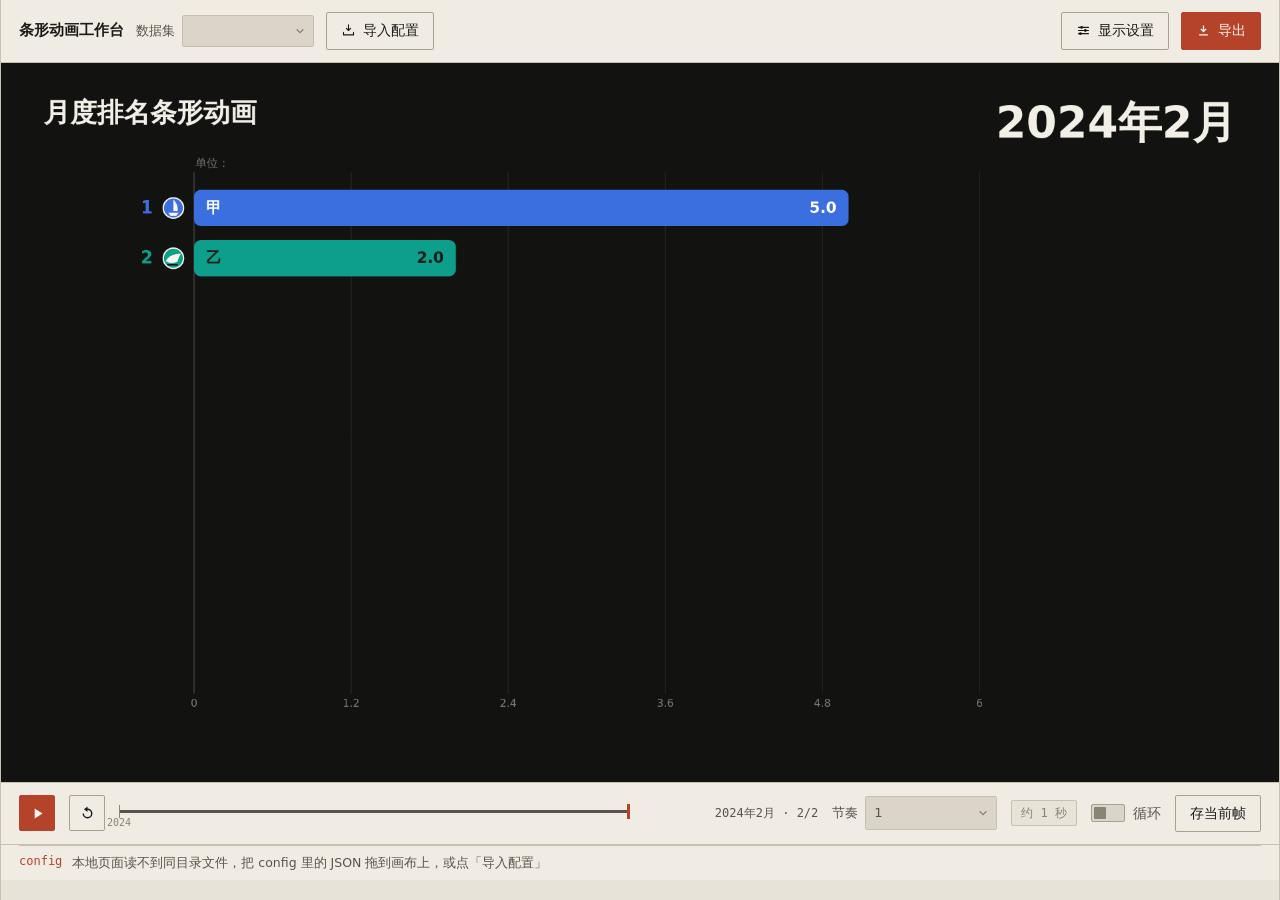
==== commit 1a7f9556: "表格导入与样式模板：CSV 出数据，JSON 套观感和标注 - 新增 src/table.js：解析 CSV/TSV 和剪贴板文本，宽表与长表自动判别，粒度从表头推断，   空格子按「该周期没有数据」" ====
--- a/index.html
+++ b/index.html
@@ -22,7 +22,6 @@
       </svg>
       导入配置
     </button>
-    <button class="btn" id="btnSave" title="把当前配置写回 config 文件">写回文件</button>
 
     <div class="spacer"></div>
 
@@ -96,13 +95,23 @@
     <button class="btn" id="btnPick">选择文件</button>
   </header>
   <div class="body">
-    <div class="drop" id="dropzone" tabindex="0" role="button" aria-label="把 JSON 配置文件拖到这里，或按回车选择文件">
+    <div class="drop" id="dropzone" tabindex="0" role="button" aria-label="把 JSON 或 CSV 文件拖到这里，或按回车选择文件">
       <svg viewBox="0 0 24 24" width="22" height="22" aria-hidden="true">
         <path d="M12 16V4m0 0L7.6 8.4M12 4l4.4 4.4" fill="none" stroke="currentColor" stroke-width="1.7" stroke-linecap="round" stroke-linejoin="round"/>
         <path d="M4 15v4h16v-4" fill="none" stroke="currentColor" stroke-width="1.7" stroke-linecap="round"/>
       </svg>
-      <p class="dz-main">把 <code>*.json</code> 拖到这里</p>
+      <p class="dz-main">把 <code>*.json</code> 或 <code>*.csv</code> 拖到这里</p>
       <p class="dz-sub">也可以按回车，或点上面的「选择文件」。一次能拖多个，它们会出现在下面「本次会话导入」里。</p>
+    </div>
+
+    <div class="group">
+      <h4>从表格粘贴</h4>
+      <textarea id="pasteBox" class="paste" rows="5" spellcheck="false"
+        placeholder="Excel / WPS 里选中一块区域 Ctrl+C，在这里 Ctrl+V&#10;&#10;宽表： 名称, 2024, 2025, …&#10;长表： 名称, 周期, 数值"></textarea>
+      <div class="paste-bar">
+        <button class="btn" id="btnPaste">转成数据集</button>
+        <span class="paste-note">空格子按「没有数据」处理，条目会入场或退场</span>
+      </div>
     </div>
 
     <div class="group">
@@ -117,6 +126,7 @@
   </div>
   <footer>
     <div class="spacer"></div>
+    <button class="btn" id="btnSave" title="把当前配置写回 config 文件">写回文件</button>
     <button class="btn key" id="btnImportClose">关闭</button>
   </footer>
 </aside>
@@ -174,9 +184,10 @@
       <h4>颜色</h4>
       <div class="grid2">
         <div class="fld"><span class="lab">配色方案</span><div class="sel" id="paletteSel"></div></div>
-        <div class="fld"><span class="lab">画布背景</span><div class="sel" id="bgSel"></div></div>
-      </div>
-      <input type="color" id="bgCustom" class="picker" aria-label="自定义背景色" />
+        <div class="fld"><span class="lab">画布背景</span><div class="sel" id="bgSel"></div>
+          <input type="color" id="bgCustom" class="picker" aria-label="自定义背景色" />
+        </div>
+      </div>
     </div>
 
     <div class="group">
@@ -228,7 +239,11 @@
       <dl class="doc">
         <div>
           <dt>改数据</dt>
-          <dd>编辑 <code>config/</code> 里的 JSON。每个条目一个 <code>{ name, values }</code>，<code>values</code> 按 <code>time.granularity</code> 的周期依次填数；填 <code>null</code> 表示该周期不在场——开头一段是中途加入，结尾一段是退出。<code>color</code>、<code>icon</code> 可省略，省略时自动配色并生成圆牌徽标。</dd>
+          <dd>手上有 Excel / WPS 表就先别写 JSON：把 <code>.csv</code> / <code>.tsv</code> 拖到画布上，或在表里选中区域 Ctrl+C、到左侧「从表格粘贴」Ctrl+V。宽表（<code>名称,2024,2025,…</code>）和长表（<code>名称,周期,数值</code>）都自动识别，粒度从表头读，空格子按「该周期没有数据」处理。要长期维护再点「写回文件」落成 <code>config/</code> 里的 JSON：每个条目一个 <code>{ name, values }</code>，<code>values</code> 按 <code>time.granularity</code> 的周期依次填数，填 <code>null</code> 表示该周期不在场——开头一段是中途加入，结尾一段是退出。<code>color</code>、<code>icon</code> 可省略，省略时自动配色并生成圆牌徽标。</dd>
+        </div>
+        <div>
+          <dt>样式模板</dt>
+          <dd>数据用 CSV、观感用一个不带 <code>series</code> 的 JSON 管：顶层写 <code>style</code> / <code>layout</code> / <code>export</code> / <code>unit</code> / <code>title</code> / <code>subtitle</code> / <code>time.decimals</code>，还可以带两样标注——<code>brands</code> 按品牌名挂颜色和图标（<code>"三星": { "color": "#1B3B8B", "icon": "&lt;svg …&gt;" }</code>，名字对不上会提醒哪条没生效，数值不动），<code>events</code> 写大事件。拖进来只套观感和标注，模板里没写的键保持现状；两个文件一起拖时先读数据再套模板。完整配置里也能直接写 <code>brands</code>。</dd>
         </div>
         <div>
           <dt>实时看效果</dt>
@@ -272,7 +287,7 @@
   </div>
 </div>
 
-<input type="file" id="fileInput" accept=".json,application/json" class="hidden" multiple />
+<input type="file" id="fileInput" accept=".json,.csv,.tsv,.txt,application/json,text/csv" class="hidden" multiple />
 <div id="toast" role="status" aria-live="polite"></div>
 
 <script type="module" src="./src/app.js"></script>
--- a/src/styles.css
+++ b/src/styles.css
@@ -89,7 +89,6 @@
 }
 .fld.inline .lab { flex: none; color: var(--ink-2) }
 .fld.inline .sel { min-width: 132px }
-.fld.inline .sel-btn { min-height: 32px }
 
 select, input[type="number"], input[type="text"], input[type="month"] {
   background: var(--sunken);
@@ -421,6 +420,7 @@
   font-size: 12px;
   color: var(--ink-2);
   min-width: 0;
+  position: relative;
 }
 .grid2 select, .grid2 input { width: 100%; min-height: 34px }
 /* ---------- 自定义下拉 ---------- */
@@ -430,19 +430,19 @@
   align-items: center;
   gap: 8px;
   width: 100%;
-  min-height: 34px;
-  padding: 6px 9px;
+  min-height: 32px;
+  padding: 6px 8px;
   background: var(--sunken);
   border: 1px solid var(--rule);
   border-radius: var(--radius);
-  color: var(--ink);
+  color: var(--ink-2);
+  font-size: 13px;
   text-align: left;
   cursor: pointer;
   transition: border-color .14s, background .14s;
 }
 .sel-btn:hover { border-color: var(--rule-2) }
-.sel.is-open .sel-btn { border-color: var(--ink-2) }
-.sel-btn .sel-caret { flex: none; margin-left: auto; color: var(--ink-3); transition: transform .14s }
+.sel-btn .sel-caret { flex: none; margin-left: auto; color: var(--ink-3) }
 .sel.is-open .sel-btn .sel-caret { transform: rotate(180deg) }
 
 .sel-face, .sel-row { display: flex; align-items: center; gap: 8px; min-width: 0 }
@@ -467,37 +467,41 @@
   z-index: 12;
   left: 0;
   right: 0;
-  top: calc(100% + 3px);
-  max-height: 236px;
+  top: calc(100% + 4px);
+  max-height: 232px;
   overflow: auto;
   padding: 3px;
   background: var(--panel);
   border: 1px solid var(--rule-2);
   border-radius: var(--radius);
-  animation: reveal .12s ease-out;
 }
 /* display:flex 会盖掉 hidden 属性，必须显式收回 */
 .sel-list[hidden] { display: none }
-@keyframes reveal { from { opacity: 0; transform: translateY(-2px) } to { opacity: 1 } }
+/* 靠近视口底边时朝上展开 */
+.sel.is-up .sel-list { top: auto; bottom: calc(100% + 4px) }
 
 .sel-row {
-  padding: 6px 7px;
-  border-left: 2px solid transparent;
+  padding: 5px 7px;
   border-radius: 1px;
   cursor: pointer;
-  font-size: 13px;
-  color: var(--ink);
-}
-.sel-row:hover { background: var(--sunken) }
-/* 键盘当前项用左侧砖红细条标记，不做整行胶囊高亮 */
-.sel-row.is-active { border-left-color: var(--accent); padding-left: 5px; background: var(--sunken) }
+  font-size: 12.5px;
+  color: var(--ink-2);
+}
+/* 悬停和键盘光标同一档底色：以前那版就是这样，分成两档反而脏 */
+.sel-row:hover, .sel-row.is-active { background: var(--sunken) }
+.sel-row[aria-selected="true"] { background: var(--accent-soft) }
 .sel-row[aria-selected="true"] { background: var(--accent-soft) }
 .sel-row[aria-selected="true"] .sel-chip,
 .sel-row[aria-selected="true"] .sel-strip i { border-color: var(--accent) }
 
-/* 原生取色器只给程序点开，不参与布局 */
-.picker {
+/* 原生取色器只给程序点开，不参与布局。
+   系统取色框贴着 input 的位置画，所以把它按在触发器里：
+   留在 group 末尾时弹框会出现在窗口底边，够不着。
+   选择器要多一级，否则 .grid2 input 的 width:100% 会盖掉这里的 1px。 */
+.picker, .grid2 .fld .picker {
   position: absolute;
+  top: calc(100% - 8px);
+  left: 10px;
   width: 1px;
   height: 1px;
   padding: 0;
@@ -631,6 +635,22 @@
   padding: 0 4px;
   border-radius: var(--radius);
 }
+
+/* 粘贴框用等宽：从表格复制过来的制表符只有等宽才看得出列有没有对错 */
+.paste {
+  width: 100%;
+  padding: 7px 9px;
+  background: var(--sunken);
+  border: 1px solid var(--rule);
+  border-radius: var(--radius);
+  color: var(--ink);
+  font: 400 12px/1.6 var(--mono);
+  resize: vertical;
+  outline: none;
+}
+.paste::placeholder { color: var(--ink-3) }
+.paste-bar { display: flex; align-items: center; gap: 10px; margin-top: 8px }
+.paste-note { font-size: 12px; line-height: 1.5; color: var(--ink-3) }
 .stage.is-drop { outline: 2px dashed var(--accent); outline-offset: -6px }
 
 .rows { display: flex; flex-direction: column }
@@ -665,7 +685,5 @@
 
 @media (prefers-reduced-motion: reduce) {
   .rec i { animation: none }
-  .sel-list { animation: none }
   .drawer, .scrim, #toast, .sel-btn, .drop, .track .rail, .track .head, .track .fill { transition: none }
-  .sel.is-open .sel-btn .sel-caret { transform: none }
-}
+}
